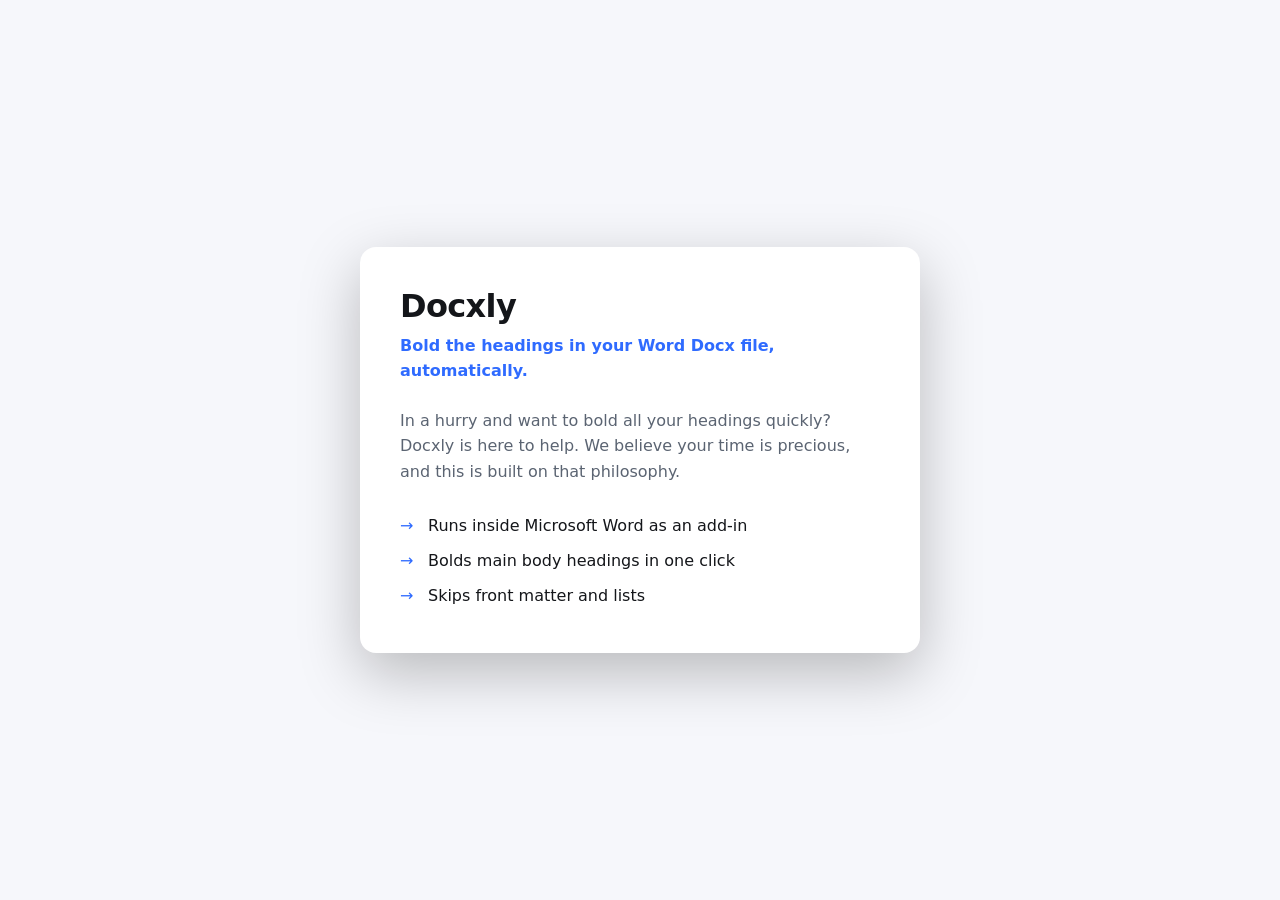
==== index.html @ 217dfe0d "remove web app c sharp build from github" ====
<!DOCTYPE html>
<html lang="en">

<head>
    <meta charset="utf-8" />
    <meta name="viewport" content="width=device-width, initial-scale=1.0" />
    <title>Docxly</title>
    <meta name="description" content="Bold the headings in a Word Docx file, automatically. We believe your time is precious." />
    <style>
        :root {
            color-scheme: light dark;
            --bg: #0f1115;
            --card: #171a21;
            --text: #e8eaf0;
            --muted: #9aa2b1;
            --accent: #4f8cff;
        }

        @media (prefers-color-scheme: light) {
            :root {
                --bg: #f6f7fb;
                --card: #ffffff;
                --text: #14161a;
                --muted: #5b6472;
                --accent: #2f6bff;
            }
        }

        * {
            box-sizing: border-box;
        }

        body {
            margin: 0;
            min-height: 100vh;
            display: grid;
            place-items: center;
            background: var(--bg);
            color: var(--text);
            font-family: system-ui, -apple-system, "Segoe UI", Roboto, sans-serif;
            padding: 24px;
        }

        main {
            max-width: 560px;
            background: var(--card);
            border-radius: 16px;
            padding: 40px;
            box-shadow: 0 20px 60px rgba(0, 0, 0, 0.25);
        }

        h1 {
            margin: 0 0 8px;
            font-size: 2rem;
            letter-spacing: -0.02em;
        }

        .tagline {
            margin: 0 0 24px;
            color: var(--accent);
            font-weight: 600;
        }

        p {
            line-height: 1.6;
            color: var(--muted);
        }

        .points {
            margin: 24px 0 0;
            padding: 0;
            list-style: none;
        }

        .points li {
            padding: 8px 0 8px 28px;
            position: relative;
            color: var(--text);
        }

        .points li::before {
            content: "\2192";
            position: absolute;
            left: 0;
            color: var(--accent);
        }
    </style>
</head>

<body>
    <main>
        <h1>Docxly</h1>
        <p class="tagline">Bold the headings in your Word Docx file, automatically.</p>
        <p>In a hurry and want to bold all your headings quickly? Docxly is here to help. We believe your time is
            precious, and this is built on that philosophy.</p>
        <ul class="points">
            <li>Runs inside Microsoft Word as an add-in</li>
            <li>Bolds main body headings in one click</li>
            <li>Skips front matter and lists</li>
        </ul>
    </main>
</body>

</html>
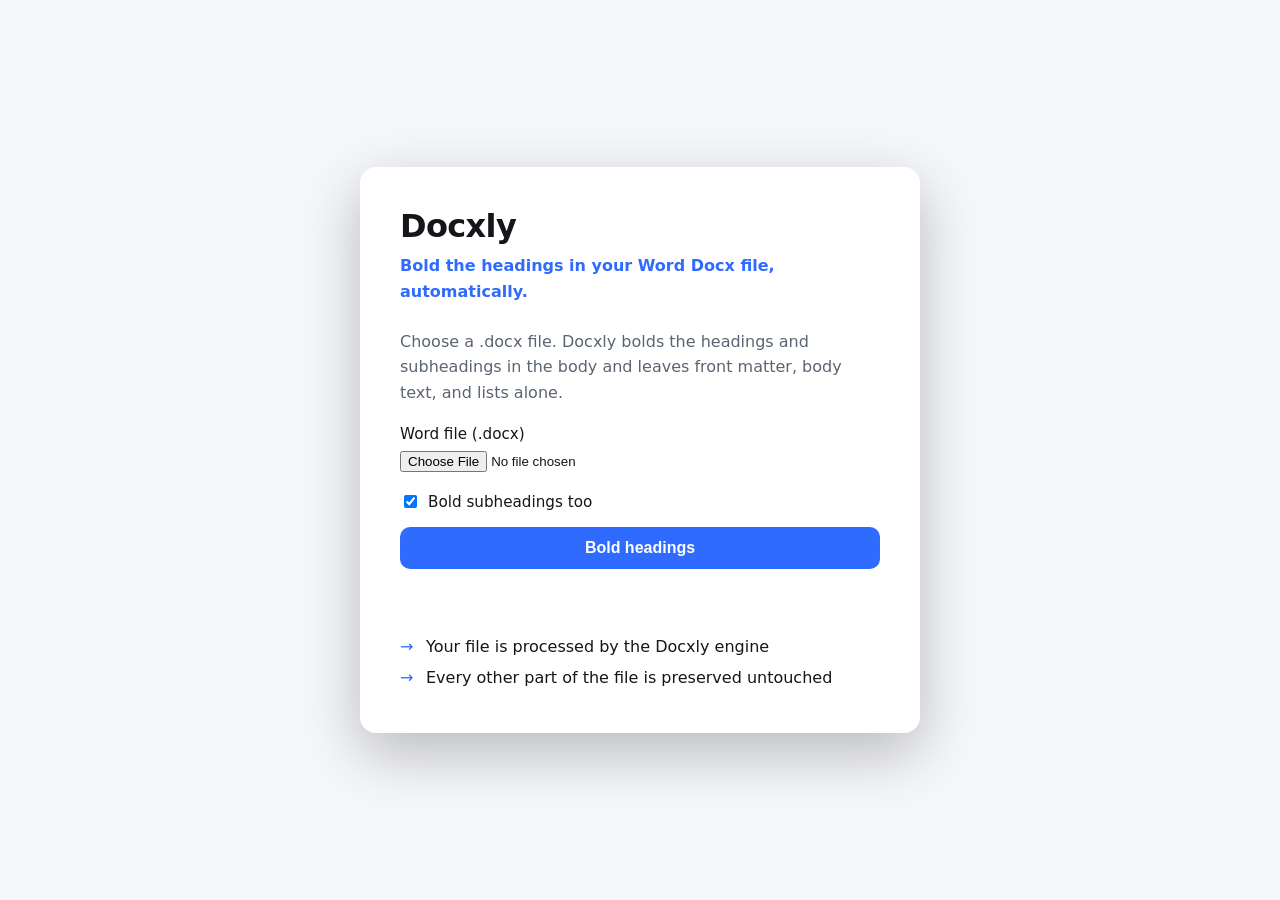
==== commit f7867658: "add web version that calls the engine api" ====
--- a/index.html
+++ b/index.html
@@ -14,6 +14,7 @@
             --text: #e8eaf0;
             --muted: #9aa2b1;
             --accent: #4f8cff;
+            --border: #2a2f3a;
         }
 
         @media (prefers-color-scheme: light) {
@@ -23,6 +24,7 @@
                 --text: #14161a;
                 --muted: #5b6472;
                 --accent: #2f6bff;
+                --border: #e2e6ee;
             }
         }
 
@@ -42,6 +44,7 @@
         }
 
         main {
+            width: 100%;
             max-width: 560px;
             background: var(--card);
             border-radius: 16px;
@@ -66,6 +69,52 @@
             color: var(--muted);
         }
 
+        .field {
+            margin: 20px 0;
+        }
+
+        label {
+            display: block;
+            margin-bottom: 8px;
+            font-size: 0.95rem;
+        }
+
+        input[type="file"] {
+            width: 100%;
+            color: var(--text);
+        }
+
+        .row {
+            display: flex;
+            align-items: center;
+            gap: 8px;
+            margin: 16px 0;
+        }
+
+        button {
+            width: 100%;
+            padding: 12px 16px;
+            font-size: 1rem;
+            font-weight: 600;
+            color: #fff;
+            background: var(--accent);
+            border: 0;
+            border-radius: 10px;
+            cursor: pointer;
+        }
+
+        button:disabled {
+            opacity: 0.6;
+            cursor: default;
+        }
+
+        #status {
+            margin-top: 16px;
+            min-height: 1.4em;
+            font-size: 0.95rem;
+            color: var(--muted);
+        }
+
         .points {
             margin: 24px 0 0;
             padding: 0;
@@ -73,7 +122,7 @@
         }
 
         .points li {
-            padding: 8px 0 8px 28px;
+            padding: 6px 0 6px 26px;
             position: relative;
             color: var(--text);
         }
@@ -91,14 +140,122 @@
     <main>
         <h1>Docxly</h1>
         <p class="tagline">Bold the headings in your Word Docx file, automatically.</p>
-        <p>In a hurry and want to bold all your headings quickly? Docxly is here to help. We believe your time is
-            precious, and this is built on that philosophy.</p>
+        <p>Choose a .docx file. Docxly bolds the headings and subheadings in the body and leaves front matter, body
+            text, and lists alone.</p>
+
+        <div class="field">
+            <label for="file">Word file (.docx)</label>
+            <input id="file" type="file" accept=".docx,application/vnd.openxmlformats-officedocument.wordprocessingml.document" />
+        </div>
+
+        <label class="row"><input id="subheadings" type="checkbox" checked /> Bold subheadings too</label>
+
+        <button id="run">Bold headings</button>
+        <div id="status" role="status"></div>
+
         <ul class="points">
-            <li>Runs inside Microsoft Word as an add-in</li>
-            <li>Bolds main body headings in one click</li>
-            <li>Skips front matter and lists</li>
+            <li>Your file is processed by the Docxly engine</li>
+            <li>Every other part of the file is preserved untouched</li>
         </ul>
     </main>
+
+    <script>
+        var API_BASE = "https://docxly.pythonanywhere.com";
+
+        var fileInput = document.getElementById("file");
+        var subheadingsInput = document.getElementById("subheadings");
+        var runButton = document.getElementById("run");
+        var statusEl = document.getElementById("status");
+
+        function setStatus(message) {
+            statusEl.textContent = message;
+        }
+
+        function bytesToBase64(bytes) {
+            var binary = "";
+            var chunk = 0x8000;
+            for (var i = 0; i < bytes.length; i += chunk) {
+                binary += String.fromCharCode.apply(null, bytes.subarray(i, i + chunk));
+            }
+            return btoa(binary);
+        }
+
+        function base64ToBytes(base64) {
+            var binary = atob(base64);
+            var bytes = new Uint8Array(binary.length);
+            for (var i = 0; i < binary.length; i++) {
+                bytes[i] = binary.charCodeAt(i);
+            }
+            return bytes;
+        }
+
+        function outputName(name) {
+            var dot = name.lastIndexOf(".");
+            if (dot <= 0) {
+                return name + " (Docxly).docx";
+            }
+            return name.slice(0, dot) + " (Docxly)" + name.slice(dot);
+        }
+
+        function download(name, bytes) {
+            var blob = new Blob([bytes], {
+                type: "application/vnd.openxmlformats-officedocument.wordprocessingml.document"
+            });
+            var url = URL.createObjectURL(blob);
+            var link = document.createElement("a");
+            link.href = url;
+            link.download = name;
+            document.body.appendChild(link);
+            link.click();
+            link.remove();
+            URL.revokeObjectURL(url);
+        }
+
+        async function run() {
+            var file = fileInput.files[0];
+            if (!file) {
+                setStatus("Choose a .docx file first.");
+                return;
+            }
+
+            runButton.disabled = true;
+
+            try {
+                setStatus("Reading file...");
+                var buffer = await file.arrayBuffer();
+                var base64 = bytesToBase64(new Uint8Array(buffer));
+
+                setStatus("Bolding headings...");
+                var response = await fetch(API_BASE + "/bold-headings", {
+                    method: "POST",
+                    headers: { "Content-Type": "application/json" },
+                    body: JSON.stringify({
+                        docx: base64,
+                        include_subheadings: subheadingsInput.checked
+                    })
+                });
+
+                if (!response.ok) {
+                    var text = await response.text();
+                    throw new Error("Server error " + response.status + ": " + text);
+                }
+
+                var data = await response.json();
+                if (data.changed) {
+                    download(outputName(file.name), base64ToBytes(data.docx));
+                    setStatus("Done. Bolded " + data.bolded_paragraph_count + " heading(s).");
+                } else {
+                    setStatus("No headings needed bolding. Your file is unchanged.");
+                }
+            } catch (error) {
+                setStatus("Error: " + (error && error.message ? error.message : String(error)));
+            } finally {
+                runButton.disabled = false;
+            }
+        }
+
+        runButton.addEventListener("click", run);
+    </script>
 </body>
 
 </html>
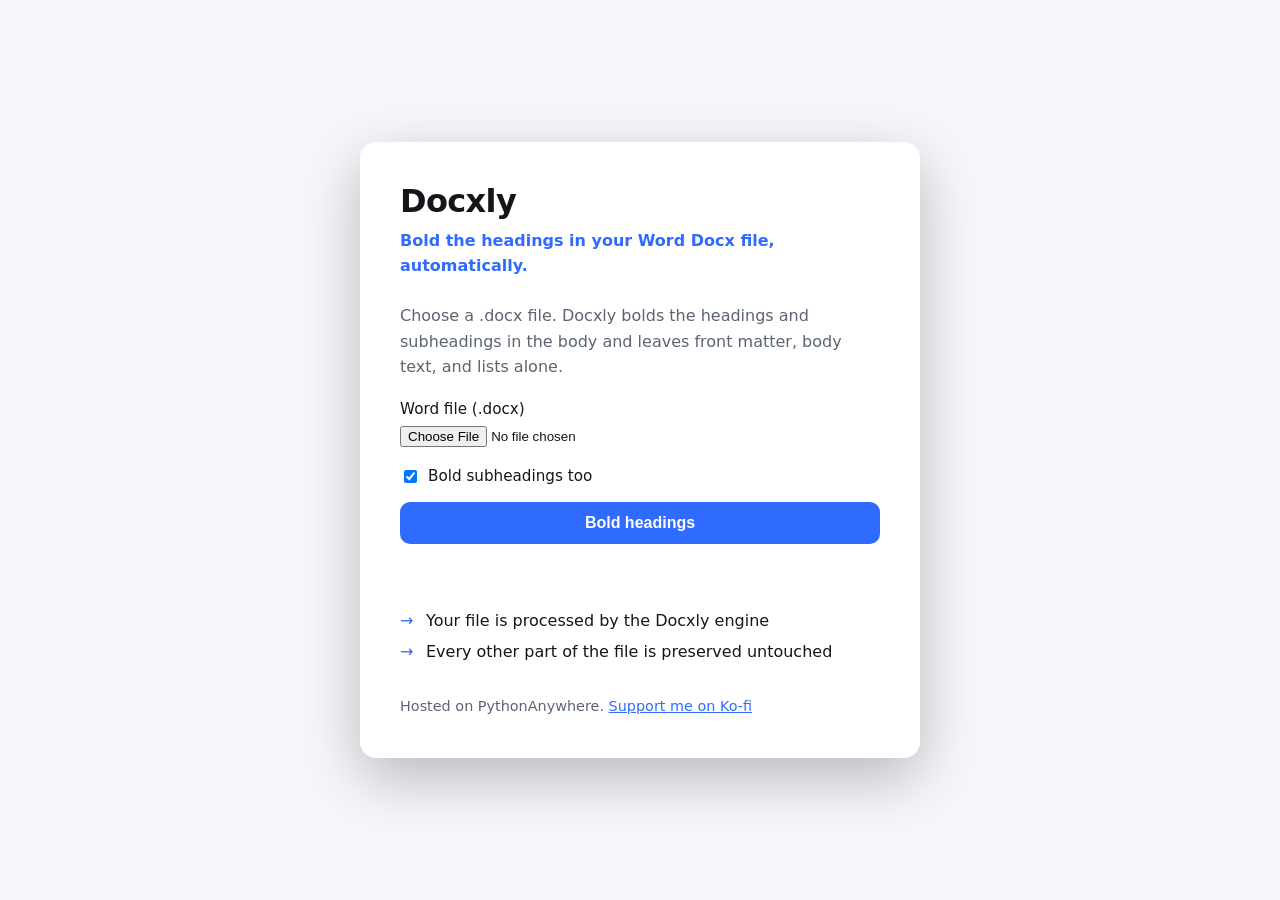
==== commit e945ad56: "add hosting note and ko-fi link to web version" ====
--- a/index.html
+++ b/index.html
@@ -133,6 +133,15 @@
             left: 0;
             color: var(--accent);
         }
+
+        .foot {
+            margin: 28px 0 0;
+            font-size: 0.9rem;
+        }
+
+        .foot a {
+            color: var(--accent);
+        }
     </style>
 </head>
 
@@ -157,6 +166,8 @@
             <li>Your file is processed by the Docxly engine</li>
             <li>Every other part of the file is preserved untouched</li>
         </ul>
+
+        <p class="foot">Hosted on PythonAnywhere. <a href="https://ko-fi.com/siliconmystic" target="_blank" rel="noopener">Support me on Ko-fi</a></p>
     </main>
 
     <script>
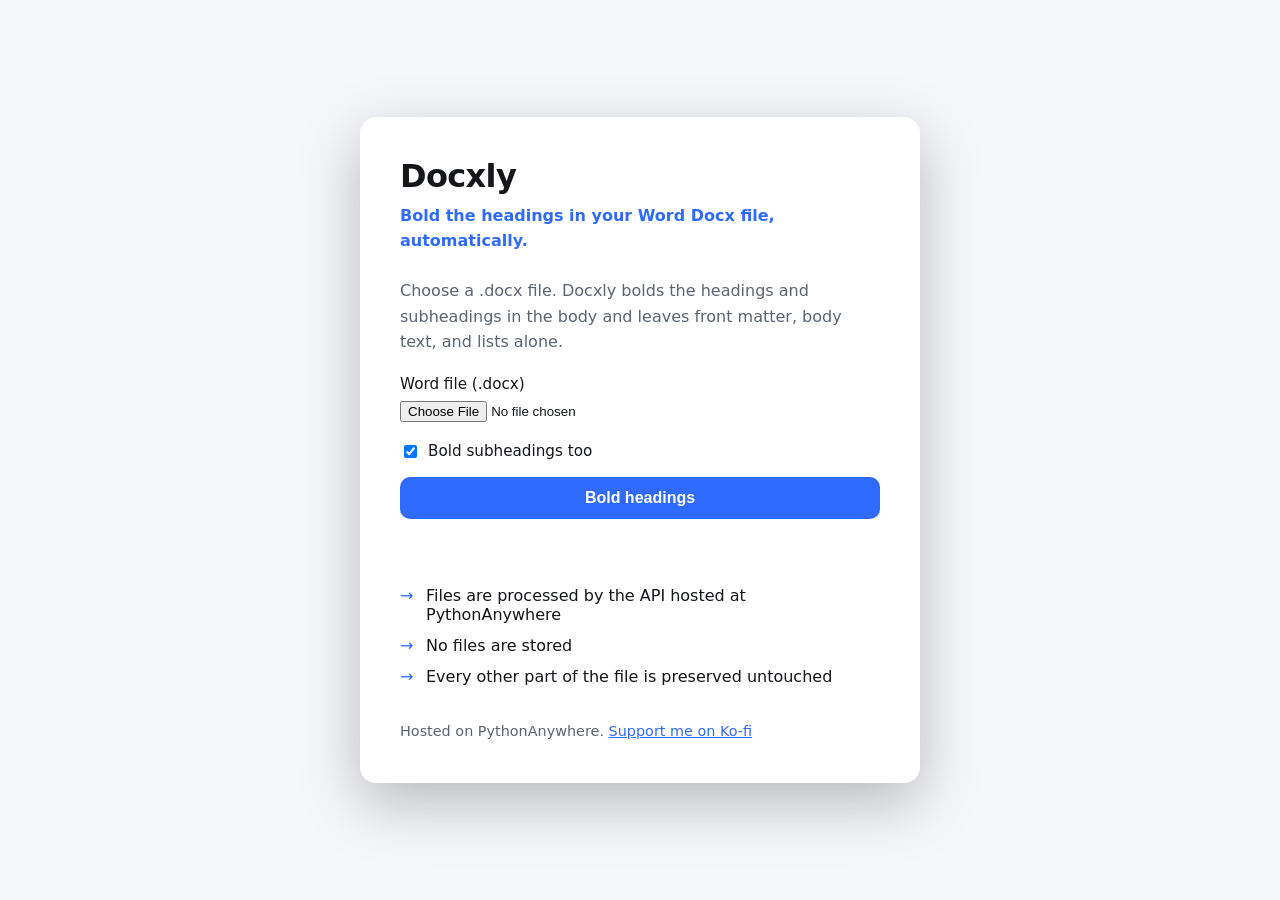
==== commit b93ec665: "reword privacy note on web version" ====
--- a/index.html
+++ b/index.html
@@ -163,7 +163,8 @@
         <div id="status" role="status"></div>
 
         <ul class="points">
-            <li>Your file is processed by the Docxly engine</li>
+            <li>Files are processed by the API hosted at PythonAnywhere</li>
+            <li>No files are stored</li>
             <li>Every other part of the file is preserved untouched</li>
         </ul>
 
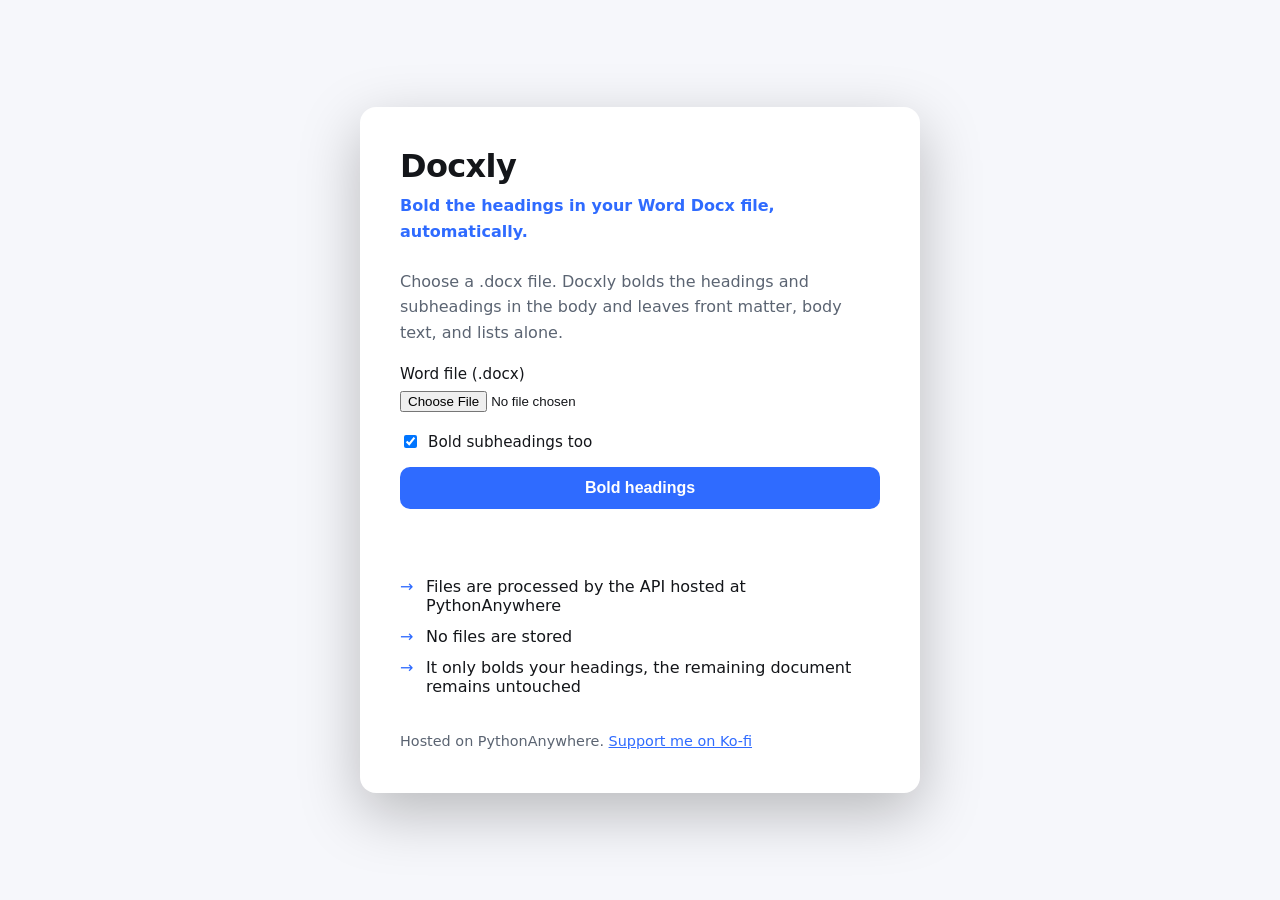
==== commit 2f02c0fb: "reword preservation note on web version" ====
--- a/index.html
+++ b/index.html
@@ -165,7 +165,7 @@
         <ul class="points">
             <li>Files are processed by the API hosted at PythonAnywhere</li>
             <li>No files are stored</li>
-            <li>Every other part of the file is preserved untouched</li>
+            <li>It only bolds your headings, the remaining document remains untouched</li>
         </ul>
 
         <p class="foot">Hosted on PythonAnywhere. <a href="https://ko-fi.com/siliconmystic" target="_blank" rel="noopener">Support me on Ko-fi</a></p>
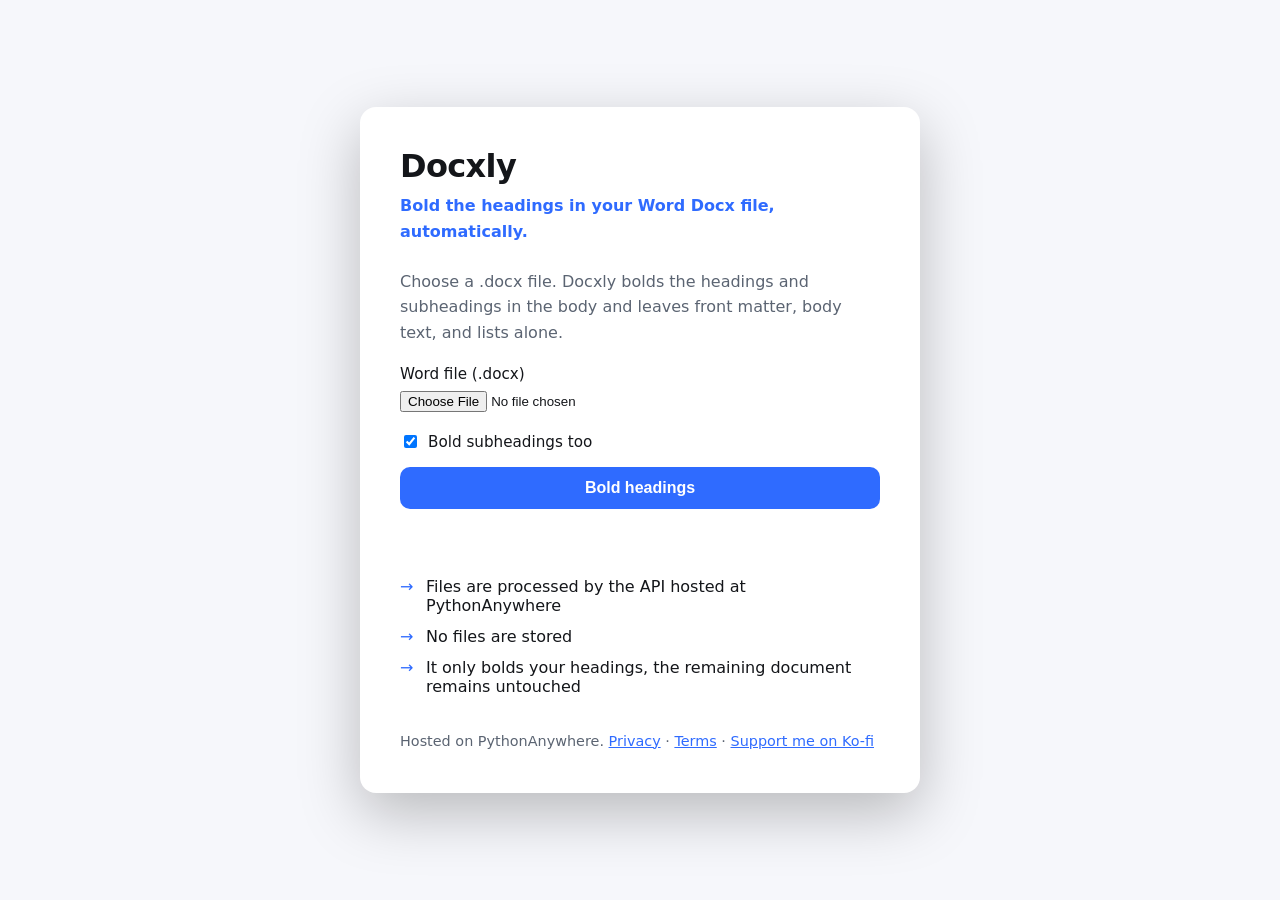
==== commit 9055e9f6: "add privacy policy and terms pages" ====
--- a/index.html
+++ b/index.html
@@ -168,7 +168,7 @@
             <li>It only bolds your headings, the remaining document remains untouched</li>
         </ul>
 
-        <p class="foot">Hosted on PythonAnywhere. <a href="https://ko-fi.com/siliconmystic" target="_blank" rel="noopener">Support me on Ko-fi</a></p>
+        <p class="foot">Hosted on PythonAnywhere. <a href="privacy.html">Privacy</a> &middot; <a href="terms.html">Terms</a> &middot; <a href="https://ko-fi.com/siliconmystic" target="_blank" rel="noopener">Support me on Ko-fi</a></p>
     </main>
 
     <script>
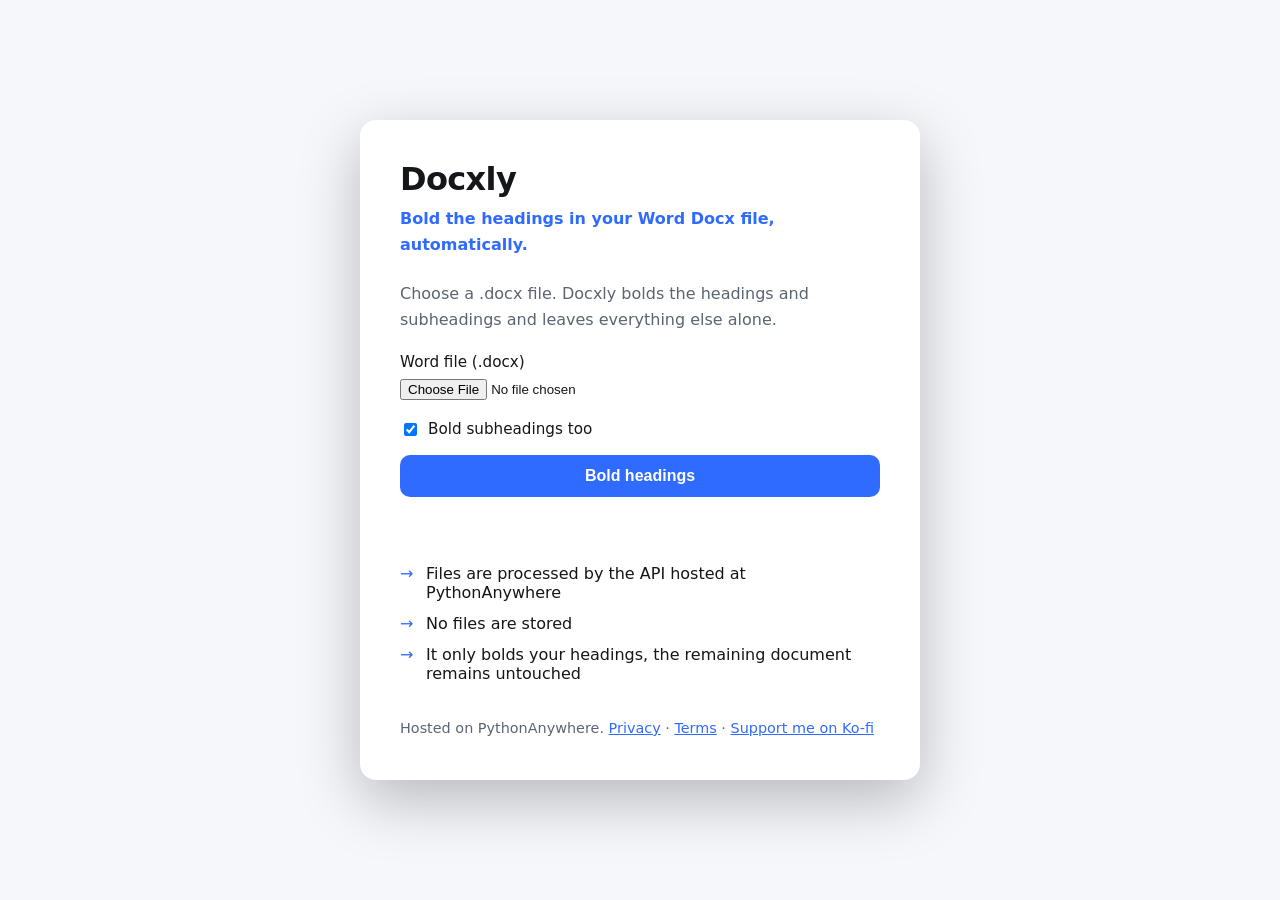
==== commit 5142ace2: "remove formatting jargon from web copy" ====
--- a/index.html
+++ b/index.html
@@ -149,8 +149,7 @@
     <main>
         <h1>Docxly</h1>
         <p class="tagline">Bold the headings in your Word Docx file, automatically.</p>
-        <p>Choose a .docx file. Docxly bolds the headings and subheadings in the body and leaves front matter, body
-            text, and lists alone.</p>
+        <p>Choose a .docx file. Docxly bolds the headings and subheadings and leaves everything else alone.</p>
 
         <div class="field">
             <label for="file">Word file (.docx)</label>
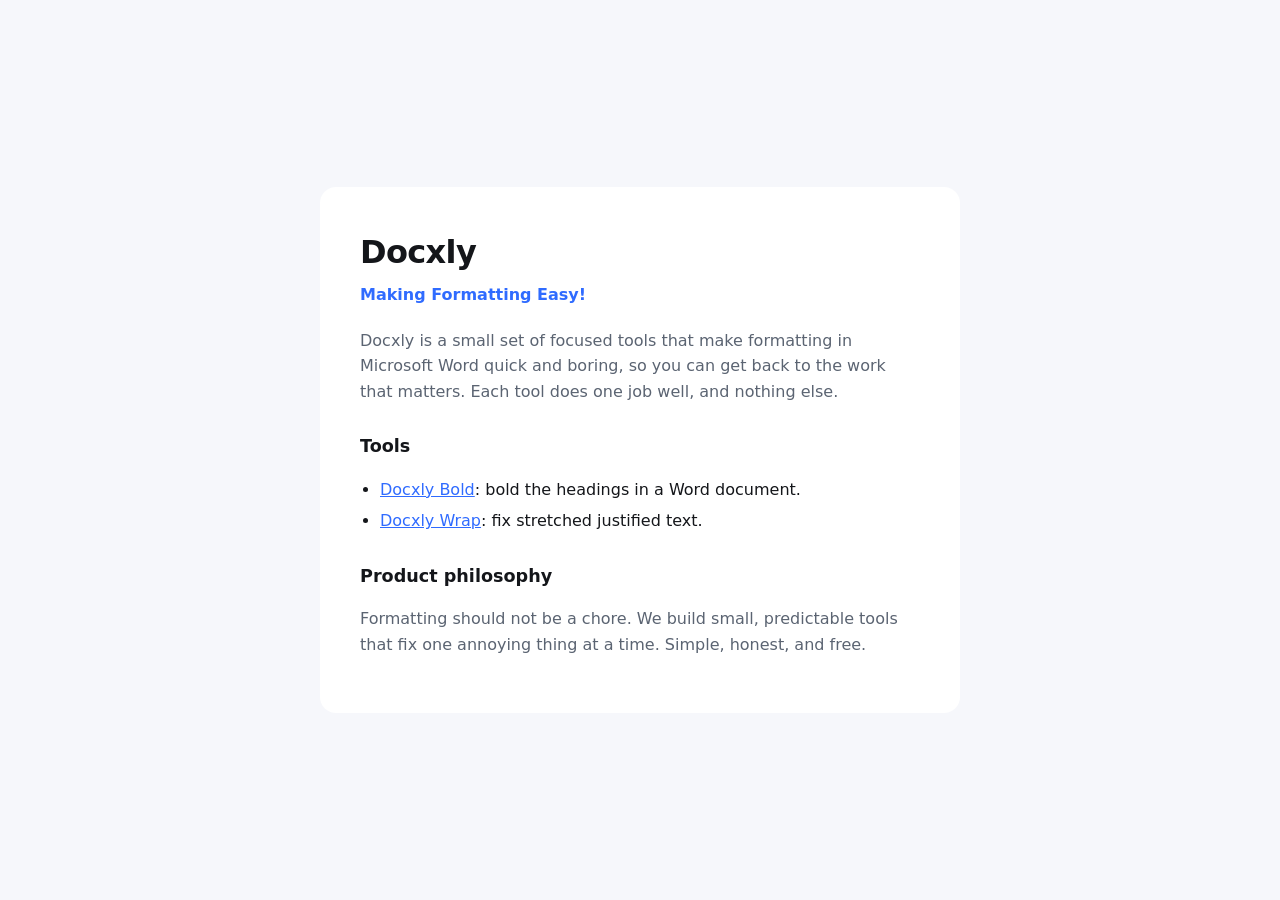
==== commit 15004349: "docxly repo shares product philosophy and links to the site" ====
--- a/index.html
+++ b/index.html
@@ -4,269 +4,44 @@
 <head>
     <meta charset="utf-8" />
     <meta name="viewport" content="width=device-width, initial-scale=1.0" />
-    <title>Docxly</title>
-    <meta name="description" content="Bold the headings in a Word Docx file, automatically. We believe your time is precious." />
+    <title>Docxly - Making Formatting Easy!</title>
+    <meta name="description" content="Docxly is a small set of focused tools that make formatting in Microsoft Word easy. Docxly Bold and Docxly Wrap." />
+    <link rel="icon" href="icon-192.png" />
     <style>
-        :root {
-            color-scheme: light dark;
-            --bg: #0f1115;
-            --card: #171a21;
-            --text: #e8eaf0;
-            --muted: #9aa2b1;
-            --accent: #4f8cff;
-            --border: #2a2f3a;
-        }
-
-        @media (prefers-color-scheme: light) {
-            :root {
-                --bg: #f6f7fb;
-                --card: #ffffff;
-                --text: #14161a;
-                --muted: #5b6472;
-                --accent: #2f6bff;
-                --border: #e2e6ee;
-            }
-        }
-
-        * {
-            box-sizing: border-box;
-        }
-
-        body {
-            margin: 0;
-            min-height: 100vh;
-            display: grid;
-            place-items: center;
-            background: var(--bg);
-            color: var(--text);
-            font-family: system-ui, -apple-system, "Segoe UI", Roboto, sans-serif;
-            padding: 24px;
-        }
-
-        main {
-            width: 100%;
-            max-width: 560px;
-            background: var(--card);
-            border-radius: 16px;
-            padding: 40px;
-            box-shadow: 0 20px 60px rgba(0, 0, 0, 0.25);
-        }
-
-        h1 {
-            margin: 0 0 8px;
-            font-size: 2rem;
-            letter-spacing: -0.02em;
-        }
-
-        .tagline {
-            margin: 0 0 24px;
-            color: var(--accent);
-            font-weight: 600;
-        }
-
-        p {
-            line-height: 1.6;
-            color: var(--muted);
-        }
-
-        .field {
-            margin: 20px 0;
-        }
-
-        label {
-            display: block;
-            margin-bottom: 8px;
-            font-size: 0.95rem;
-        }
-
-        input[type="file"] {
-            width: 100%;
-            color: var(--text);
-        }
-
-        .row {
-            display: flex;
-            align-items: center;
-            gap: 8px;
-            margin: 16px 0;
-        }
-
-        button {
-            width: 100%;
-            padding: 12px 16px;
-            font-size: 1rem;
-            font-weight: 600;
-            color: #fff;
-            background: var(--accent);
-            border: 0;
-            border-radius: 10px;
-            cursor: pointer;
-        }
-
-        button:disabled {
-            opacity: 0.6;
-            cursor: default;
-        }
-
-        #status {
-            margin-top: 16px;
-            min-height: 1.4em;
-            font-size: 0.95rem;
-            color: var(--muted);
-        }
-
-        .points {
-            margin: 24px 0 0;
-            padding: 0;
-            list-style: none;
-        }
-
-        .points li {
-            padding: 6px 0 6px 26px;
-            position: relative;
-            color: var(--text);
-        }
-
-        .points li::before {
-            content: "\2192";
-            position: absolute;
-            left: 0;
-            color: var(--accent);
-        }
-
-        .foot {
-            margin: 28px 0 0;
-            font-size: 0.9rem;
-        }
-
-        .foot a {
-            color: var(--accent);
-        }
+        :root { color-scheme: light dark; --bg: #0f1115; --card: #171a21; --text: #e8eaf0; --muted: #9aa2b1; --accent: #4f8cff; }
+        @media (prefers-color-scheme: light) { :root { --bg: #f6f7fb; --card: #fff; --text: #14161a; --muted: #5b6472; --accent: #2f6bff; } }
+        * { box-sizing: border-box; }
+        body { margin: 0; min-height: 100vh; display: grid; place-items: center; background: var(--bg); color: var(--text); font-family: system-ui, -apple-system, "Segoe UI", Roboto, sans-serif; line-height: 1.6; padding: 24px; }
+        main { max-width: 640px; background: var(--card); border-radius: 16px; padding: 40px; }
+        h1 { margin: 0 0 4px; font-size: 2rem; letter-spacing: -0.02em; }
+        .tagline { margin: 0 0 20px; color: var(--accent); font-weight: 700; }
+        p { color: var(--muted); }
+        h2 { font-size: 1.1rem; margin: 28px 0 8px; }
+        ul { padding-left: 20px; }
+        li { color: var(--text); margin: 6px 0; }
+        a { color: var(--accent); }
     </style>
 </head>
 
 <body>
     <main>
         <h1>Docxly</h1>
-        <p class="tagline">Bold the headings in your Word Docx file, automatically.</p>
-        <p>Choose a .docx file. Docxly bolds the headings and subheadings and leaves everything else alone.</p>
+        <p class="tagline">Making Formatting Easy!</p>
+        <p>Docxly is a small set of focused tools that make formatting in Microsoft Word quick and boring, so you can get
+            back to the work that matters. Each tool does one job well, and nothing else.</p>
 
-        <div class="field">
-            <label for="file">Word file (.docx)</label>
-            <input id="file" type="file" accept=".docx,application/vnd.openxmlformats-officedocument.wordprocessingml.document" />
-        </div>
-
-        <label class="row"><input id="subheadings" type="checkbox" checked /> Bold subheadings too</label>
-
-        <button id="run">Bold headings</button>
-        <div id="status" role="status"></div>
-
-        <ul class="points">
-            <li>Files are processed by the API hosted at PythonAnywhere</li>
-            <li>No files are stored</li>
-            <li>It only bolds your headings, the remaining document remains untouched</li>
+        <h2>Tools</h2>
+        <ul>
+            <li><a href="https://siliconmystic.com/docxly/docxly-bold/">Docxly Bold</a>: bold the headings in a Word
+                document.</li>
+            <li><a href="https://siliconmystic.com/docxly/wrap-fix-justified-text/">Docxly Wrap</a>: fix stretched
+                justified text.</li>
         </ul>
 
-        <p class="foot">Hosted on PythonAnywhere. <a href="privacy.html">Privacy</a> &middot; <a href="terms.html">Terms</a> &middot; <a href="https://ko-fi.com/siliconmystic" target="_blank" rel="noopener">Support me on Ko-fi</a></p>
+        <h2>Product philosophy</h2>
+        <p>Formatting should not be a chore. We build small, predictable tools that fix one annoying thing at a time.
+            Simple, honest, and free.</p>
     </main>
-
-    <script>
-        var API_BASE = "https://docxly.pythonanywhere.com";
-
-        var fileInput = document.getElementById("file");
-        var subheadingsInput = document.getElementById("subheadings");
-        var runButton = document.getElementById("run");
-        var statusEl = document.getElementById("status");
-
-        function setStatus(message) {
-            statusEl.textContent = message;
-        }
-
-        function bytesToBase64(bytes) {
-            var binary = "";
-            var chunk = 0x8000;
-            for (var i = 0; i < bytes.length; i += chunk) {
-                binary += String.fromCharCode.apply(null, bytes.subarray(i, i + chunk));
-            }
-            return btoa(binary);
-        }
-
-        function base64ToBytes(base64) {
-            var binary = atob(base64);
-            var bytes = new Uint8Array(binary.length);
-            for (var i = 0; i < binary.length; i++) {
-                bytes[i] = binary.charCodeAt(i);
-            }
-            return bytes;
-        }
-
-        function outputName(name) {
-            var dot = name.lastIndexOf(".");
-            if (dot <= 0) {
-                return name + " (Docxly).docx";
-            }
-            return name.slice(0, dot) + " (Docxly)" + name.slice(dot);
-        }
-
-        function download(name, bytes) {
-            var blob = new Blob([bytes], {
-                type: "application/vnd.openxmlformats-officedocument.wordprocessingml.document"
-            });
-            var url = URL.createObjectURL(blob);
-            var link = document.createElement("a");
-            link.href = url;
-            link.download = name;
-            document.body.appendChild(link);
-            link.click();
-            link.remove();
-            URL.revokeObjectURL(url);
-        }
-
-        async function run() {
-            var file = fileInput.files[0];
-            if (!file) {
-                setStatus("Choose a .docx file first.");
-                return;
-            }
-
-            runButton.disabled = true;
-
-            try {
-                setStatus("Reading file...");
-                var buffer = await file.arrayBuffer();
-                var base64 = bytesToBase64(new Uint8Array(buffer));
-
-                setStatus("Bolding headings...");
-                var response = await fetch(API_BASE + "/bold-headings", {
-                    method: "POST",
-                    headers: { "Content-Type": "application/json" },
-                    body: JSON.stringify({
-                        docx: base64,
-                        include_subheadings: subheadingsInput.checked
-                    })
-                });
-
-                if (!response.ok) {
-                    var text = await response.text();
-                    throw new Error("Server error " + response.status + ": " + text);
-                }
-
-                var data = await response.json();
-                if (data.changed) {
-                    download(outputName(file.name), base64ToBytes(data.docx));
-                    setStatus("Done. Bolded " + data.bolded_paragraph_count + " heading(s).");
-                } else {
-                    setStatus("No headings needed bolding. Your file is unchanged.");
-                }
-            } catch (error) {
-                setStatus("Error: " + (error && error.message ? error.message : String(error)));
-            } finally {
-                runButton.disabled = false;
-            }
-        }
-
-        runButton.addEventListener("click", run);
-    </script>
 </body>
 
 </html>
